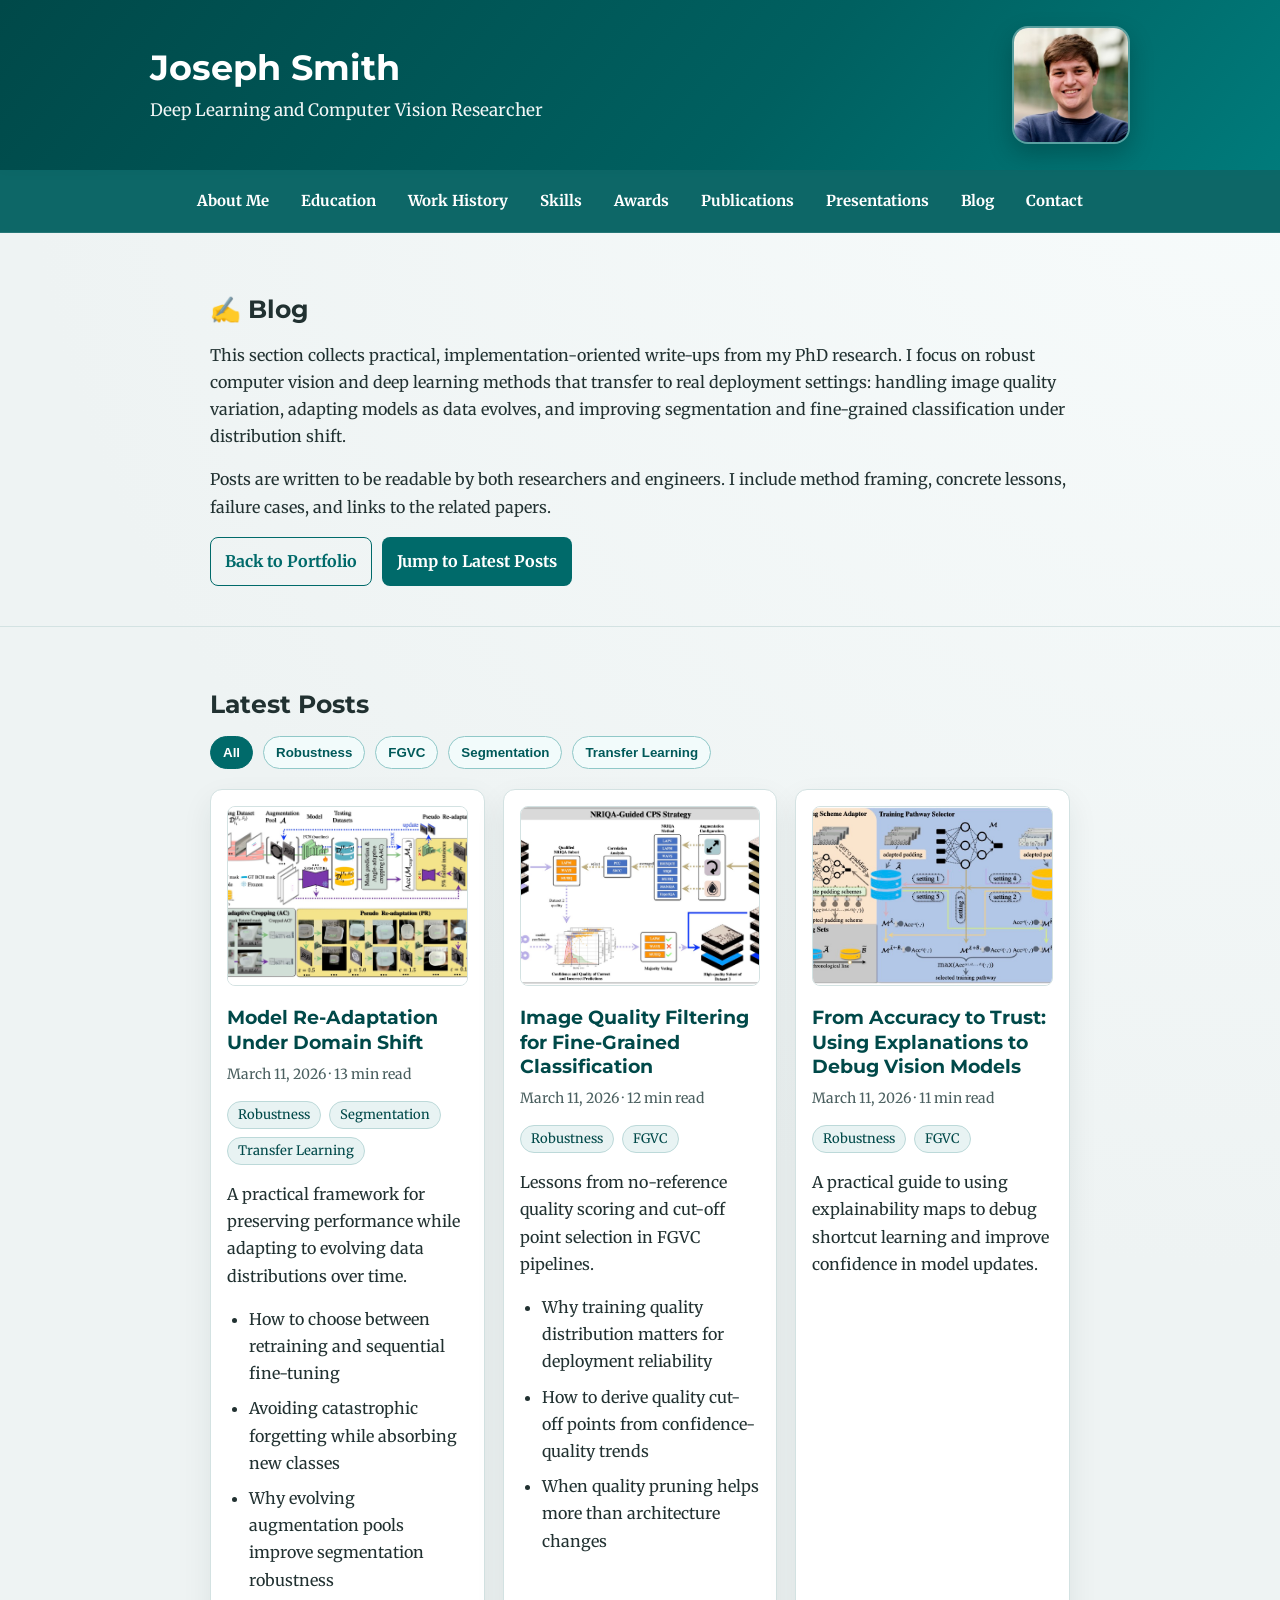
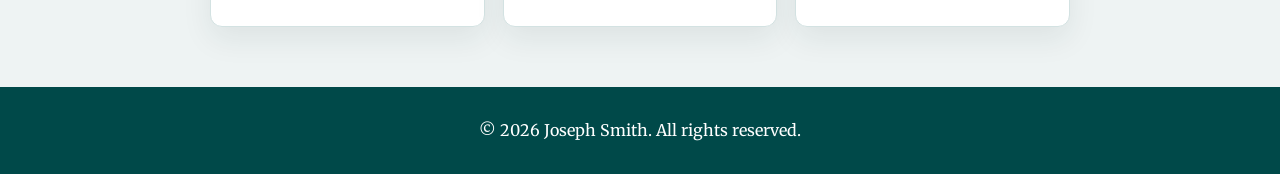
==== blog/index.html @ bf556504 "Added Award Section" ====
<!DOCTYPE html>
<html lang="en">
<head>
    <meta charset="UTF-8">
    <meta name="viewport" content="width=device-width, initial-scale=1.0">
    <title>Joseph Smith - Blog</title>
    <link rel="stylesheet" href="../css/styles.css?v=1.2">
    <link href="https://fonts.googleapis.com/css2?family=Montserrat:wght@700&family=Merriweather:wght@400&display=swap" rel="stylesheet">
    <link rel="icon" type="image/x-icon" href="../images/your-headshot.jpg">
</head>
<body>
    <header>
        <div class="header-content">
            <div class="header-text">
                <h1>Joseph Smith</h1>
                <p>Deep Learning and Computer Vision Researcher</p>
            </div>
            <div class="header-image">
                <img src="../images/your-headshot.jpg" alt="Joseph Smith" class="profile-pic">
            </div>
        </div>
    </header>

    <nav>
        <ul>
            <li><a href="../index.html#about">About Me</a></li>
            <li><a href="../index.html#education">Education</a></li>
            <li><a href="../index.html#work-history">Work History</a></li>
            <li><a href="../index.html#skills">Skills</a></li>
            <li><a href="../index.html#awards">Awards</a></li>
            <li><a href="../index.html#publications">Publications</a></li>
            <li><a href="../index.html#presentations">Presentations</a></li>
            <li><a href="../blog/index.html">Blog</a></li>
            <li><a href="../index.html#contact">Contact</a></li>
        </ul>
    </nav>

    <section>
        <div class="blog-intro">
            <h2>✍️ Blog</h2>
            <p>This section collects practical, implementation-oriented write-ups from my PhD research. I focus on robust computer vision and deep learning methods that transfer to real deployment settings: handling image quality variation, adapting models as data evolves, and improving segmentation and fine-grained classification under distribution shift.</p>
            <p>Posts are written to be readable by both researchers and engineers. I include method framing, concrete lessons, failure cases, and links to the related papers.</p>
            <div class="content-switcher">
                <a class="blog-button secondary" href="../index.html">Back to Portfolio</a>
                <a class="blog-button" href="#posts">Jump to Latest Posts</a>
            </div>
        </div>
    </section>

    <section id="posts">
        <div class="blog-listing">
            <h2>Latest Posts</h2>
            <div class="filter-controls" aria-label="Blog tag filters">
                <button class="filter-btn active" data-filter="all" type="button">All</button>
                <button class="filter-btn" data-filter="robustness" type="button">Robustness</button>
                <button class="filter-btn" data-filter="fgvc" type="button">FGVC</button>
                <button class="filter-btn" data-filter="segmentation" type="button">Segmentation</button>
                <button class="filter-btn" data-filter="transfer-learning" type="button">Transfer Learning</button>
            </div>
            <div class="blog-cards">
            <article class="blog-card" data-tags="robustness segmentation transfer-learning">
                <img src="../images/framework-2.jpg" alt="Augmentation-based model re-adaptation framework overview" class="blog-card-image">
                <h3><a href="posts/2026-03-11-model-readaptation-under-domain-shift.html">Model Re-Adaptation Under Domain Shift</a></h3>
                <p class="blog-meta">March 11, 2026 · 13 min read</p>
                <div class="tag-list">
                    <span class="tag-chip">Robustness</span>
                    <span class="tag-chip">Segmentation</span>
                    <span class="tag-chip">Transfer Learning</span>
                </div>
                <p>A practical framework for preserving performance while adapting to evolving data distributions over time.</p>
                <ul>
                    <li>How to choose between retraining and sequential fine-tuning</li>
                    <li>Avoiding catastrophic forgetting while absorbing new classes</li>
                    <li>Why evolving augmentation pools improve segmentation robustness</li>
                </ul>
            </article>
            <article class="blog-card" data-tags="robustness fgvc">
                <img src="../images/figure_quality_effects.jpg" alt="Quality effects on deep neural network classification" class="blog-card-image">
                <h3><a href="posts/2026-03-11-image-quality-filtering-for-fgvc.html">Image Quality Filtering for Fine-Grained Classification</a></h3>
                <p class="blog-meta">March 11, 2026 · 12 min read</p>
                <div class="tag-list">
                    <span class="tag-chip">Robustness</span>
                    <span class="tag-chip">FGVC</span>
                </div>
                <p>Lessons from no-reference quality scoring and cut-off point selection in FGVC pipelines.</p>
                <ul>
                    <li>Why training quality distribution matters for deployment reliability</li>
                    <li>How to derive quality cut-off points from confidence-quality trends</li>
                    <li>When quality pruning helps more than architecture changes</li>
                </ul>
            </article>
            <article class="blog-card" data-tags="robustness fgvc">
                <img src="../images/figure_robust_explainable.jpg" alt="Explainability analysis for robust fine-grained classification" class="blog-card-image">
                <h3><a href="posts/2026-03-11-from-accuracy-to-trust-using-explanations-to-debug-vision-models.html">From Accuracy to Trust: Using Explanations to Debug Vision Models</a></h3>
                <p class="blog-meta">March 11, 2026 · 11 min read</p>
                <div class="tag-list">
                    <span class="tag-chip">Robustness</span>
                    <span class="tag-chip">FGVC</span>
                </div>
                <p>A practical guide to using explainability maps to debug shortcut learning and improve confidence in model updates.</p>
            </article>
            </div>
        </div>
    </section>

    <footer>
        <p>&copy; 2026 Joseph Smith. All rights reserved.</p>
    </footer>

    <script>
        const filterButtons = document.querySelectorAll('.filter-btn');
        const cards = document.querySelectorAll('.blog-card');

        filterButtons.forEach((button) => {
            button.addEventListener('click', () => {
                const filter = button.dataset.filter;
                filterButtons.forEach((btn) => btn.classList.remove('active'));
                button.classList.add('active');

                cards.forEach((card) => {
                    const tags = (card.dataset.tags || '').split(' ');
                    const show = filter === 'all' || tags.includes(filter);
                    card.style.display = show ? '' : 'none';
                });
            });
        });
    </script>
</body>
</html>
---- css/styles.css ----
:root {
    --bg: #eef3f3;
    --surface: #ffffff;
    --surface-alt: #f5fafa;
    --text: #213131;
    --muted: #4a5f5f;
    --brand: #006a6a;
    --brand-dark: #004949;
    --line: #d3e2e2;
    --shadow: 0 12px 30px rgba(22, 54, 54, 0.08);
}

* {
    box-sizing: border-box;
}

body {
    font-family: 'Merriweather', serif;
    line-height: 1.7;
    margin: 0;
    padding: 0;
    background: radial-gradient(circle at top right, #f8fcfc 0%, var(--bg) 58%);
    color: var(--text);
}

h1,
h2,
h3 {
    font-family: 'Montserrat', sans-serif;
    line-height: 1.3;
}

h1 {
    font-size: clamp(1.8rem, 1.3rem + 1.1vw, 2.3rem);
}

h2 {
    font-size: clamp(1.25rem, 1rem + 0.7vw, 1.7rem);
    margin-bottom: 16px;
}

header {
    background: linear-gradient(130deg, var(--brand-dark), #006060 60%, #007b7b);
    color: #fff;
    padding: 26px 20px;
}

.header-content {
    max-width: 980px;
    margin: 0 auto;
    display: flex;
    justify-content: space-between;
    align-items: center;
    gap: 20px;
    flex-wrap: wrap;
}

.header-text {
    text-align: left;
}

.header-text h1 {
    margin: 0;
}

.header-text p {
    margin: 6px 0 0;
    opacity: 0.95;
    font-size: 17px;
}

.header-image {
    display: flex;
    justify-content: center;
}

.profile-pic {
    width: 118px;
    height: 118px;
    object-fit: cover;
    border-radius: 16px;
    border: 2px solid rgba(255, 255, 255, 0.35);
    box-shadow: 0 10px 24px rgba(0, 0, 0, 0.22);
}

nav {
    background: rgba(0, 95, 95, 0.95);
    backdrop-filter: blur(4px);
    position: sticky;
    top: 0;
    z-index: 20;
    border-bottom: 1px solid rgba(255, 255, 255, 0.1);
}

nav ul {
    max-width: 1120px;
    margin: 0 auto;
    padding: 10px 16px;
    list-style: none;
    display: flex;
    gap: 8px;
    flex-wrap: wrap;
    justify-content: center;
}

nav ul li {
    margin: 0;
}

nav ul li a {
    display: inline-block;
    color: #fff;
    text-decoration: none;
    font-size: 15px;
    font-weight: 700;
    padding: 8px 12px;
    border-radius: 999px;
    transition: background-color 0.2s ease, transform 0.2s ease;
}

nav ul li a:hover {
    background-color: rgba(255, 255, 255, 0.16);
    transform: translateY(-1px);
}

section {
    padding: 40px 30px;
    margin: 0;
}

section > * {
    max-width: 860px;
    margin-left: auto;
    margin-right: auto;
}

section + section {
    border-top: 1px solid var(--line);
}

#about,
#education,
#work-history,
#skills,
#awards,
#publications,
#presentations,
#blog,
#references,
#contact,
.post-content,
.blog-intro,
.blog-listing {
    animation: section-fade 420ms ease;
}

@keyframes section-fade {
    from {
        opacity: 0;
        transform: translateY(6px);
    }

    to {
        opacity: 1;
        transform: translateY(0);
    }
}

section ul {
    padding-left: 22px;
}

section li {
    margin-bottom: 8px;
}

#education ul,
#work-history ul,
#awards ul,
#publications ul,
#presentations ul {
    list-style: none;
    padding-left: 0;
}

#education li,
#work-history li,
#awards li,
#publications li,
#presentations li {
    background: var(--surface);
    border: 1px solid var(--line);
    border-radius: 12px;
    box-shadow: var(--shadow);
    padding: 18px;
    margin-bottom: 16px;
}

#education h3,
#work-history h3,
#awards h3,
#publications h3,
#presentations h3 {
    margin-top: 0;
}

.award-card {
    background: linear-gradient(165deg, #ffffff 0%, #f7fbfb 100%);
    border: 1px solid #cbdede;
    border-radius: 14px;
    box-shadow: var(--shadow);
    padding: 20px;
    display: grid;
    gap: 14px;
}

.award-copy p {
    margin-bottom: 0;
}

.award-caption {
    color: var(--muted);
    font-size: 15px;
}

.certificate-button {
    width: fit-content;
    border: 1px solid var(--brand);
    background-color: var(--brand);
    color: #fff;
    padding: 9px 14px;
    border-radius: 8px;
    font-family: 'Montserrat', sans-serif;
    font-weight: 700;
    cursor: pointer;
    transition: background-color 0.2s ease, transform 0.2s ease;
}

.certificate-button:hover {
    background-color: var(--brand-dark);
    transform: translateY(-1px);
}

.certificate-button:disabled {
    background-color: #9eb8b8;
    border-color: #9eb8b8;
    cursor: not-allowed;
    transform: none;
}

.award-certificate {
    width: 100%;
    max-width: 720px;
    border-radius: 10px;
    border: 1px solid #bfd6d6;
    box-shadow: 0 14px 28px rgba(15, 50, 50, 0.16);
    cursor: zoom-in;
}

.award-certificate--hidden {
    display: none;
}

.award-status {
    margin-top: -4px;
}

.award-status-missing {
    color: #7a2d2d;
}

#skills ul {
    list-style-type: none;
    padding: 0;
}

#skills li {
    margin-bottom: 10px;
    padding: 14px 16px;
    border: 1px solid var(--line);
    border-radius: 10px;
    background: var(--surface);
}

#skills li strong {
    color: var(--brand);
}

.blog-cards {
    display: grid;
    grid-template-columns: repeat(auto-fit, minmax(260px, 1fr));
    gap: 18px;
    margin: 20px 0;
}

.blog-card {
    border: 1px solid var(--line);
    border-radius: 12px;
    padding: 16px;
    background-color: var(--surface);
    box-shadow: var(--shadow);
    transition: transform 0.2s ease, box-shadow 0.2s ease;
}

.blog-card:hover {
    transform: translateY(-3px);
    box-shadow: 0 18px 36px rgba(20, 54, 54, 0.14);
}

.blog-card-image {
    width: 100%;
    height: 180px;
    object-fit: cover;
    border-radius: 8px;
    margin-bottom: 12px;
    border: 1px solid var(--line);
}

.blog-card h3 {
    margin-top: 0;
    margin-bottom: 8px;
}

.blog-card h3 a {
    color: var(--brand-dark);
    text-decoration: none;
}

.blog-card h3 a:hover {
    text-decoration: underline;
}

.blog-meta {
    color: var(--muted);
    font-size: 14px;
    margin-top: 0;
}

.tag-list {
    display: flex;
    flex-wrap: wrap;
    gap: 8px;
    margin: 10px 0 14px;
}

.tag-chip {
    display: inline-block;
    padding: 4px 10px;
    border-radius: 999px;
    font-size: 13px;
    line-height: 1.4;
    background-color: #e8f3f3;
    color: var(--brand-dark);
    border: 1px solid #bcd9d9;
}

.filter-controls {
    display: flex;
    flex-wrap: wrap;
    gap: 10px;
    margin-bottom: 18px;
}

.filter-btn {
    border: 1px solid #90c8c8;
    background: #f2fbfb;
    color: #005959;
    padding: 8px 12px;
    border-radius: 999px;
    font-weight: 700;
    cursor: pointer;
}

.filter-btn.active,
.filter-btn:hover {
    background: var(--brand);
    color: #fff;
    border-color: var(--brand);
}

.blog-button {
    display: inline-block;
    padding: 10px 14px;
    border-radius: 8px;
    background-color: var(--brand);
    color: #fff;
    text-decoration: none;
    font-weight: 700;
    border: 1px solid transparent;
}

.blog-button:hover {
    background-color: var(--brand-dark);
}

.blog-button.secondary {
    background-color: transparent;
    border-color: var(--brand);
    color: var(--brand);
}

.blog-button.secondary:hover {
    color: #fff;
    background-color: var(--brand-dark);
    border-color: var(--brand-dark);
}

.content-switcher {
    display: flex;
    gap: 10px;
    flex-wrap: wrap;
    margin-top: 14px;
}

.blog-intro,
.blog-listing,
.post-content {
    background: transparent;
    border: none;
    border-radius: 0;
    padding: 0;
    box-shadow: none;
}

.post-content h2 {
    margin-top: 30px;
}

.post-content p,
.post-content li {
    font-size: 17px;
}

.post-content .highlight {
    background: #e9f5f5;
    border-left: 4px solid var(--brand);
    padding: 12px 14px;
    margin: 18px 0;
}

.post-hero {
    margin: 18px 0 8px;
}

.post-hero img {
    width: 100%;
    max-height: 420px;
    object-fit: cover;
    border-radius: 8px;
    border: 1px solid var(--line);
}

.post-hero figcaption {
    font-size: 14px;
    color: var(--muted);
    margin-top: 8px;
}

.related-posts {
    margin-top: 34px;
    padding-top: 10px;
    border-top: 1px solid var(--line);
}

.post-content .citation-list li {
    margin-bottom: 10px;
}

footer {
    background-color: var(--brand-dark);
    color: #fff;
    text-align: center;
    padding: 14px 0;
    margin-top: 0;
}

#contact {
    text-align: center;
}

#contact p {
    display: inline-block;
    margin: 0 12px;
}

#contact i {
    font-size: 24px;
    color: var(--brand);
    transition: color 0.2s ease;
}

#contact a:hover i {
    color: #0d9d9d;
}

.modal-backdrop {
    position: fixed;
    top: 0;
    left: 0;
    width: 100%;
    height: 100%;
    background-color: rgba(0, 0, 0, 0.82);
    display: flex;
    align-items: center;
    justify-content: center;
    cursor: pointer;
    z-index: 1000;
}

.modal-backdrop img {
    max-width: 90%;
    max-height: 90%;
    box-shadow: 0 0 10px #fff;
}

@media (max-width: 768px) {
    header {
        padding: 18px 16px;
    }

    .header-content {
        flex-direction: column;
        text-align: center;
    }

    .header-text {
        text-align: center;
    }

    nav ul {
        justify-content: flex-start;
        overflow-x: auto;
        flex-wrap: nowrap;
        padding-bottom: 12px;
    }

    nav ul li a {
        white-space: nowrap;
    }

    section {
        padding: 28px 16px;
    }

    #education li,
    #work-history li,
    #publications li,
    #presentations li,
    #skills li,
    .award-card,
    .post-content,
    .blog-intro,
    .blog-listing {
        padding: 16px;
    }
}
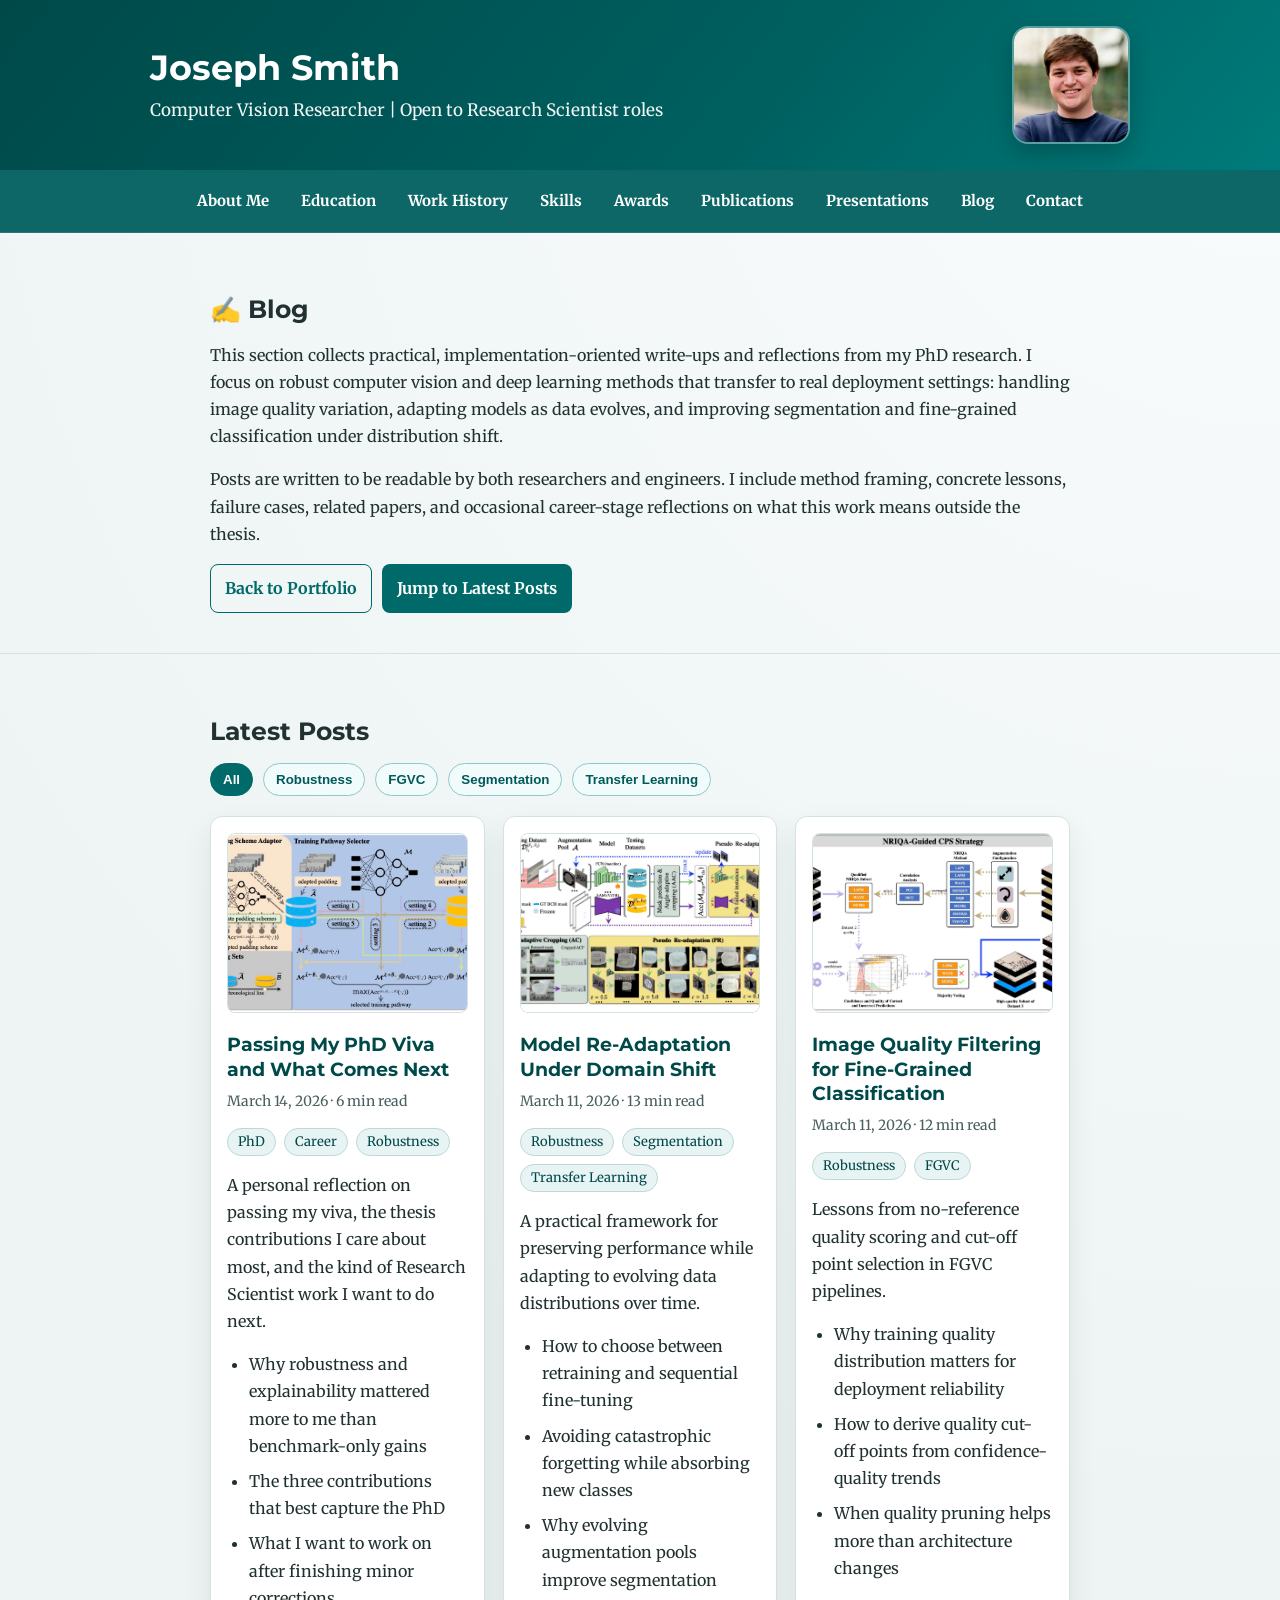
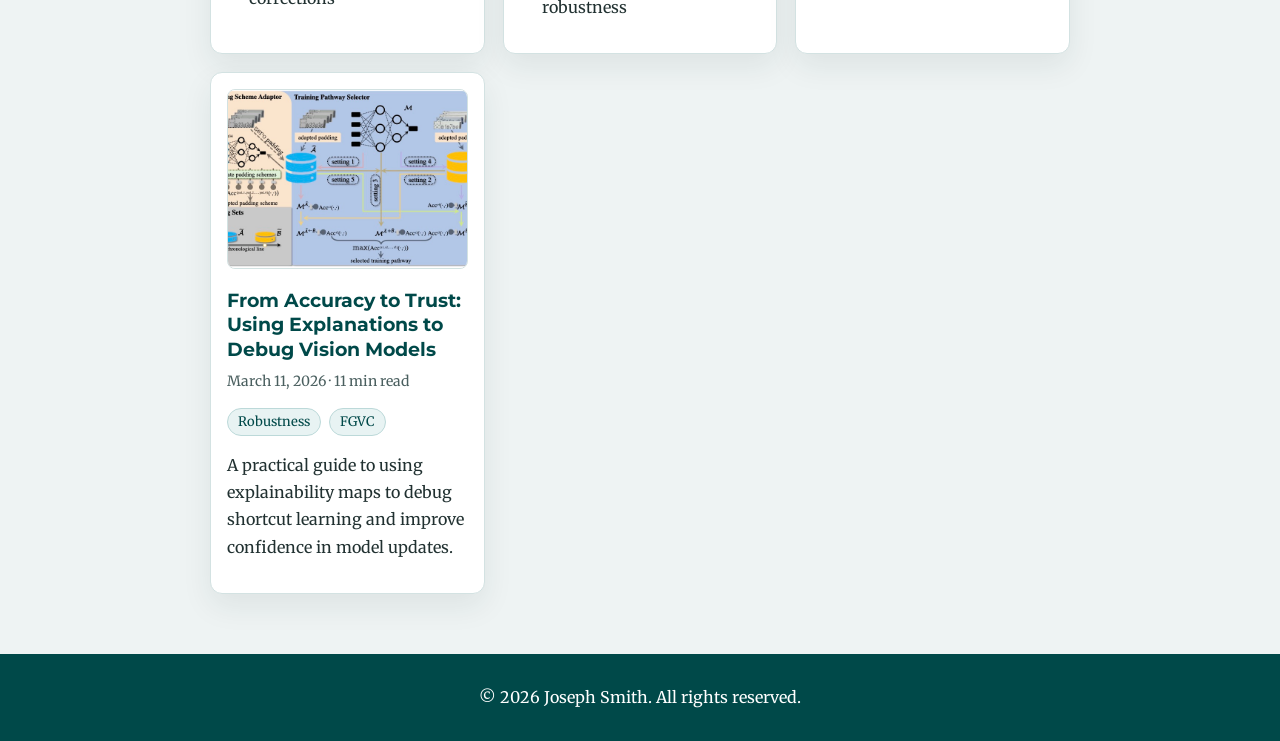
==== commit 70d47f90: "Updated to reflect passing viva. Fixed an issue with blog post alignment" ====
--- a/blog/index.html
+++ b/blog/index.html
@@ -4,7 +4,7 @@
     <meta charset="UTF-8">
     <meta name="viewport" content="width=device-width, initial-scale=1.0">
     <title>Joseph Smith - Blog</title>
-    <link rel="stylesheet" href="../css/styles.css?v=1.2">
+    <link rel="stylesheet" href="../css/styles.css?v=1.3">
     <link href="https://fonts.googleapis.com/css2?family=Montserrat:wght@700&family=Merriweather:wght@400&display=swap" rel="stylesheet">
     <link rel="icon" type="image/x-icon" href="../images/your-headshot.jpg">
 </head>
@@ -13,7 +13,7 @@
         <div class="header-content">
             <div class="header-text">
                 <h1>Joseph Smith</h1>
-                <p>Deep Learning and Computer Vision Researcher</p>
+                <p>Computer Vision Researcher | Open to Research Scientist roles</p>
             </div>
             <div class="header-image">
                 <img src="../images/your-headshot.jpg" alt="Joseph Smith" class="profile-pic">
@@ -38,8 +38,8 @@
     <section>
         <div class="blog-intro">
             <h2>✍️ Blog</h2>
-            <p>This section collects practical, implementation-oriented write-ups from my PhD research. I focus on robust computer vision and deep learning methods that transfer to real deployment settings: handling image quality variation, adapting models as data evolves, and improving segmentation and fine-grained classification under distribution shift.</p>
-            <p>Posts are written to be readable by both researchers and engineers. I include method framing, concrete lessons, failure cases, and links to the related papers.</p>
+            <p>This section collects practical, implementation-oriented write-ups and reflections from my PhD research. I focus on robust computer vision and deep learning methods that transfer to real deployment settings: handling image quality variation, adapting models as data evolves, and improving segmentation and fine-grained classification under distribution shift.</p>
+            <p>Posts are written to be readable by both researchers and engineers. I include method framing, concrete lessons, failure cases, related papers, and occasional career-stage reflections on what this work means outside the thesis.</p>
             <div class="content-switcher">
                 <a class="blog-button secondary" href="../index.html">Back to Portfolio</a>
                 <a class="blog-button" href="#posts">Jump to Latest Posts</a>
@@ -58,6 +58,22 @@
                 <button class="filter-btn" data-filter="transfer-learning" type="button">Transfer Learning</button>
             </div>
             <div class="blog-cards">
+            <article class="blog-card" data-tags="robustness fgvc">
+                <img src="../images/figure_robust_explainable.jpg" alt="Explainability analysis from Joseph Smith's PhD research" class="blog-card-image">
+                <h3><a href="posts/2026-03-14-passing-my-phd-viva-and-what-comes-next.html">Passing My PhD Viva and What Comes Next</a></h3>
+                <p class="blog-meta">March 14, 2026 · 6 min read</p>
+                <div class="tag-list">
+                    <span class="tag-chip">PhD</span>
+                    <span class="tag-chip">Career</span>
+                    <span class="tag-chip">Robustness</span>
+                </div>
+                <p>A personal reflection on passing my viva, the thesis contributions I care about most, and the kind of Research Scientist work I want to do next.</p>
+                <ul>
+                    <li>Why robustness and explainability mattered more to me than benchmark-only gains</li>
+                    <li>The three contributions that best capture the PhD</li>
+                    <li>What I want to work on after finishing minor corrections</li>
+                </ul>
+            </article>
             <article class="blog-card" data-tags="robustness segmentation transfer-learning">
                 <img src="../images/framework-2.jpg" alt="Augmentation-based model re-adaptation framework overview" class="blog-card-image">
                 <h3><a href="posts/2026-03-11-model-readaptation-under-domain-shift.html">Model Re-Adaptation Under Domain Shift</a></h3>
--- a/css/styles.css
+++ b/css/styles.css
@@ -293,6 +293,20 @@
     margin: 20px 0;
 }
 
+.blog-cards--centered {
+    display: grid;
+    width: fit-content;
+    max-width: 100%;
+    grid-template-columns: repeat(3, 280px);
+    justify-content: center;
+    margin: 20px auto;
+}
+
+.blog-cards--centered .blog-card {
+    width: 100%;
+    max-width: 280px;
+}
+
 .blog-card {
     border: 1px solid var(--line);
     border-radius: 12px;
@@ -540,6 +554,10 @@
 
     section {
         padding: 28px 16px;
+    }
+
+    .blog-cards--centered {
+        grid-template-columns: 1fr;
     }
 
     #education li,
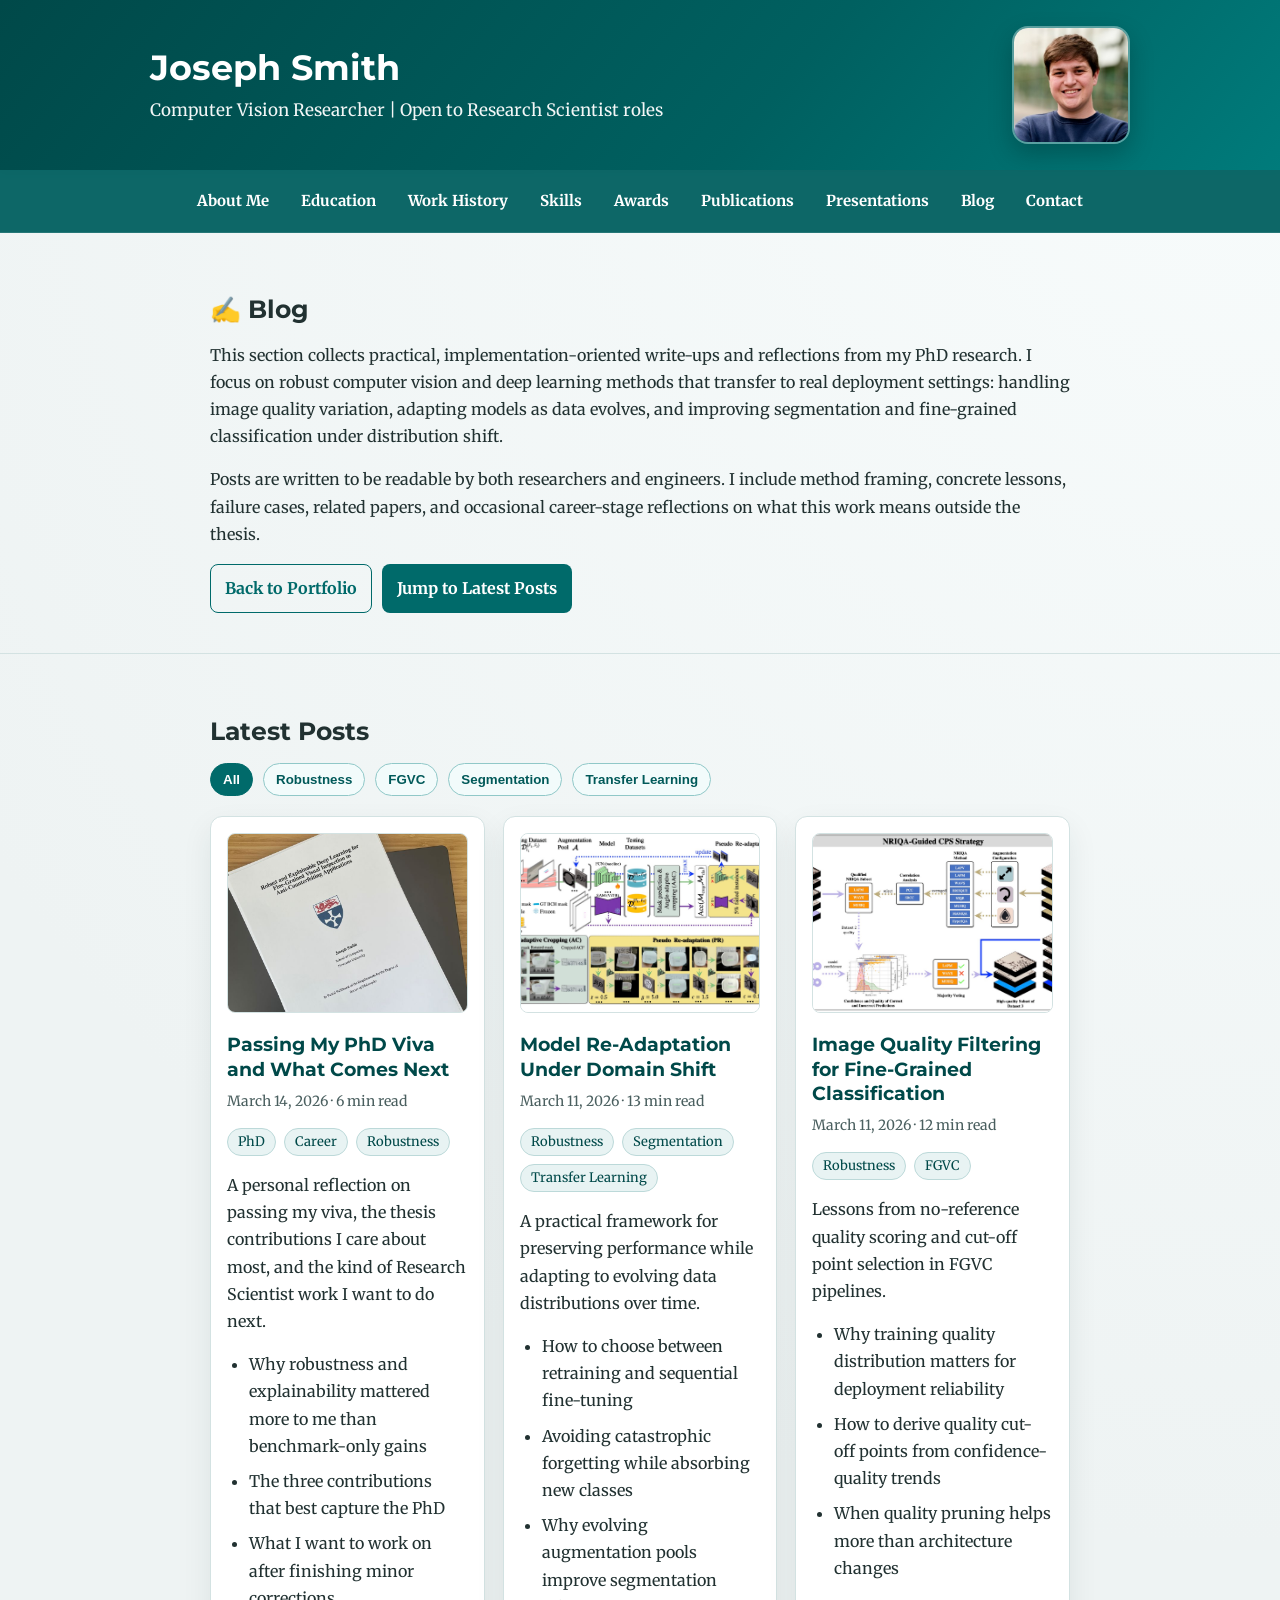
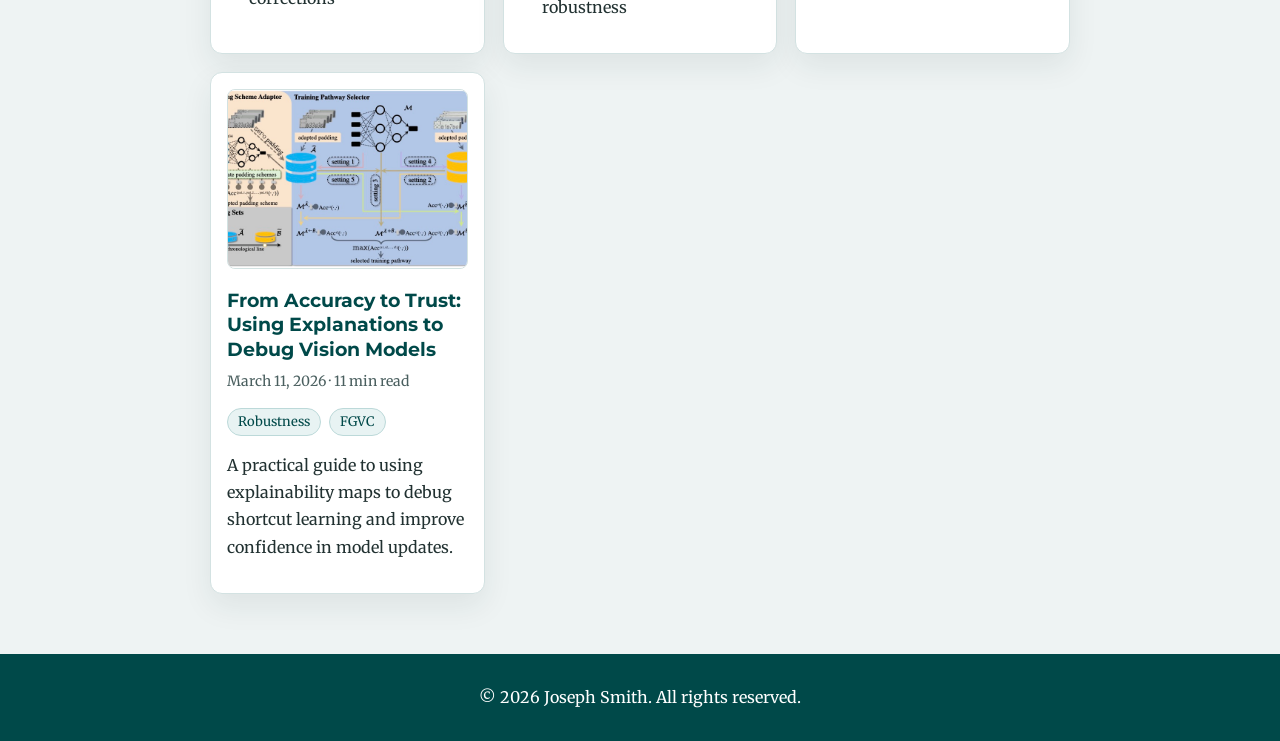
==== commit 0f2ce899: "Added new image to viva blog post" ====
--- a/blog/index.html
+++ b/blog/index.html
@@ -59,7 +59,7 @@
             </div>
             <div class="blog-cards">
             <article class="blog-card" data-tags="robustness fgvc">
-                <img src="../images/figure_robust_explainable.jpg" alt="Explainability analysis from Joseph Smith's PhD research" class="blog-card-image">
+                <img src="../images/phd-thesis-cover.jpeg" alt="Printed PhD thesis cover for Robust and Explainable Deep Learning for Fine-Grained Visual Inspection in Anti-Counterfeiting Applications" class="blog-card-image">
                 <h3><a href="posts/2026-03-14-passing-my-phd-viva-and-what-comes-next.html">Passing My PhD Viva and What Comes Next</a></h3>
                 <p class="blog-meta">March 14, 2026 · 6 min read</p>
                 <div class="tag-list">
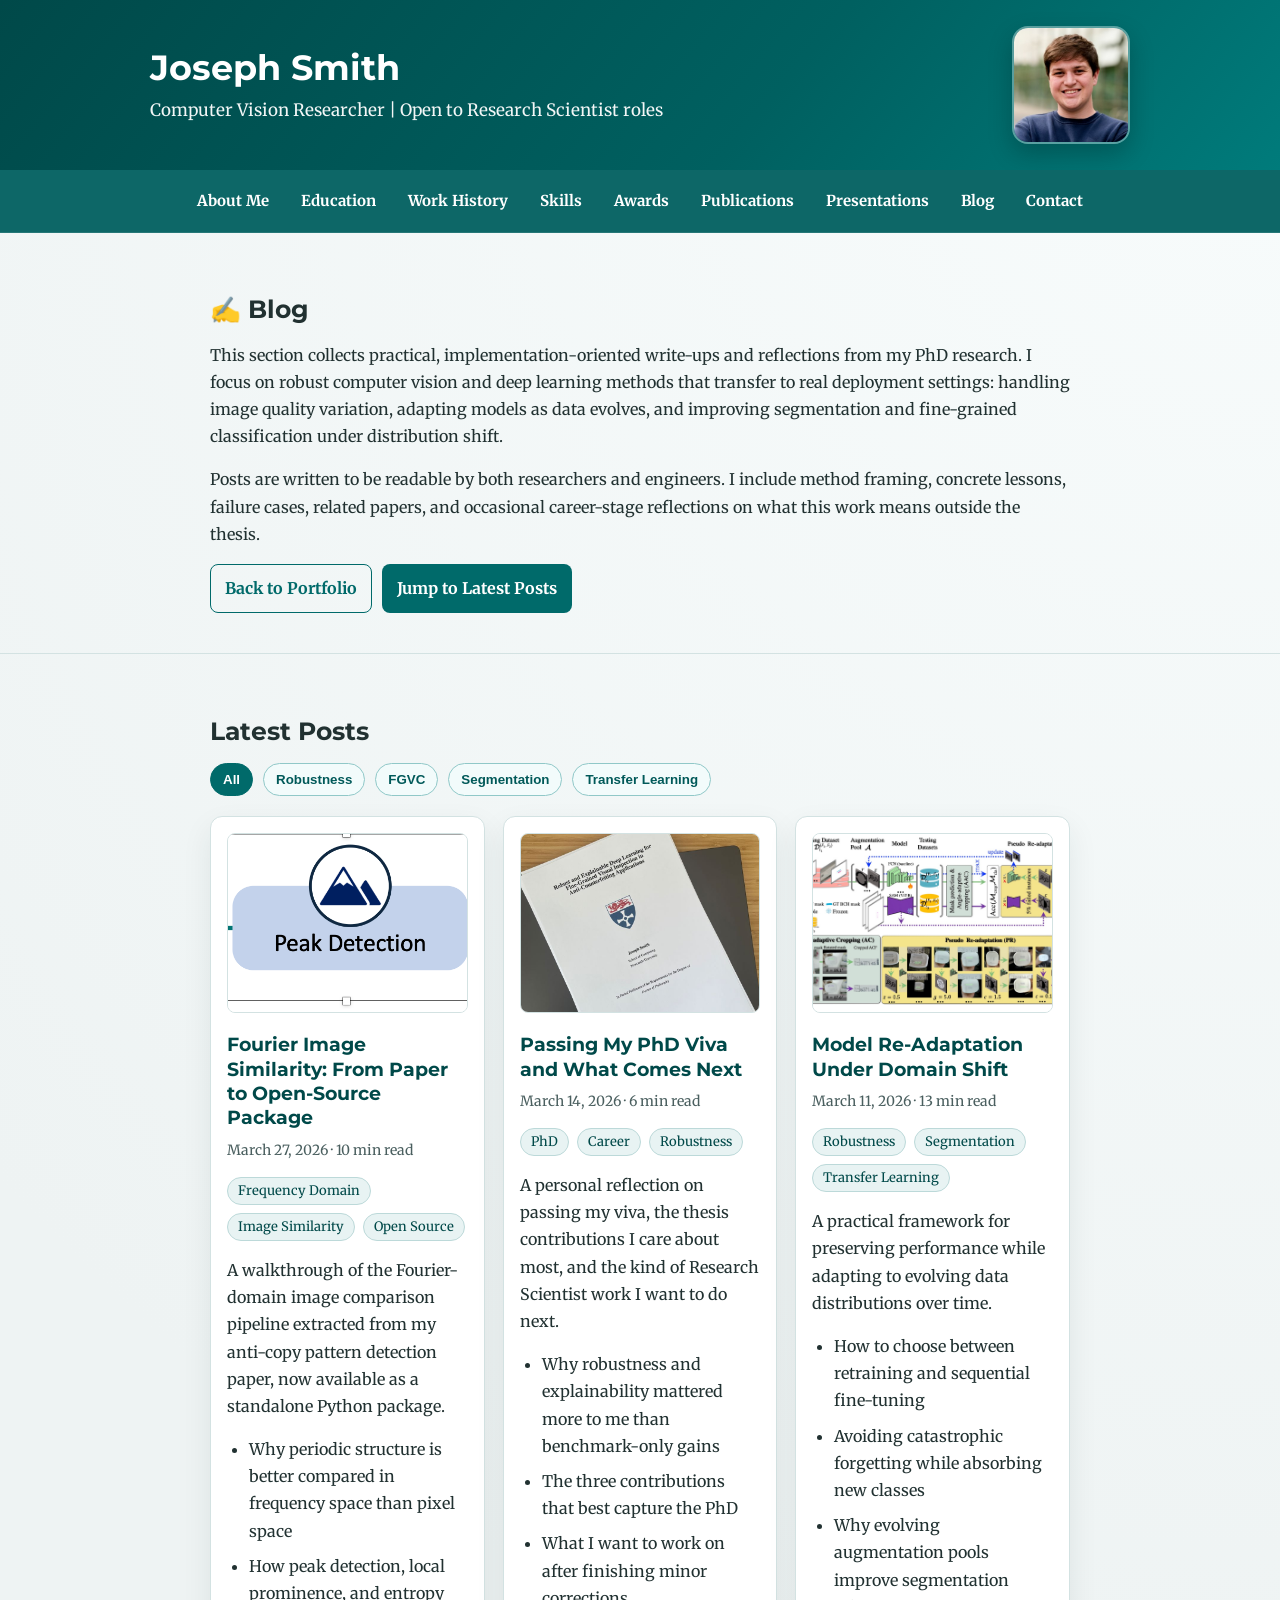
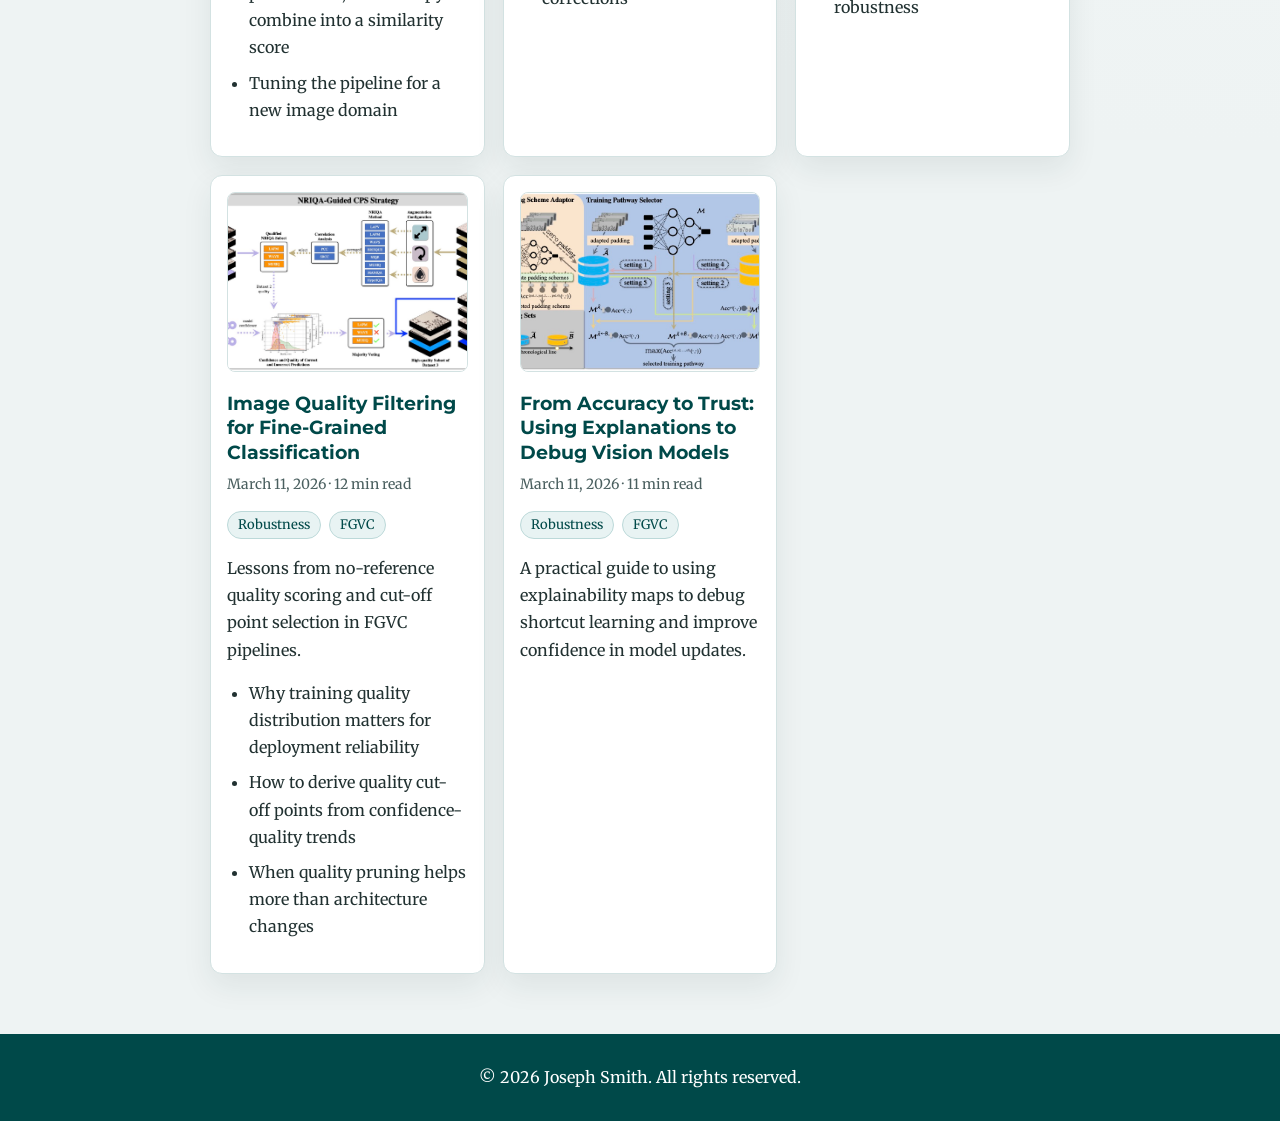
==== commit dbd28d04: "Add Fourier image similarity blog post New post walking through the fourier-image-similarity package" ====
--- a/blog/index.html
+++ b/blog/index.html
@@ -58,6 +58,22 @@
                 <button class="filter-btn" data-filter="transfer-learning" type="button">Transfer Learning</button>
             </div>
             <div class="blog-cards">
+            <article class="blog-card" data-tags="robustness fgvc">
+                <img src="../images/figure_fourier_peaks.png" alt="FFT magnitude spectrum with detected Fourier peaks highlighted" class="blog-card-image">
+                <h3><a href="posts/2026-03-27-fourier-image-similarity.html">Fourier Image Similarity: From Paper to Open-Source Package</a></h3>
+                <p class="blog-meta">March 27, 2026 · 10 min read</p>
+                <div class="tag-list">
+                    <span class="tag-chip">Frequency Domain</span>
+                    <span class="tag-chip">Image Similarity</span>
+                    <span class="tag-chip">Open Source</span>
+                </div>
+                <p>A walkthrough of the Fourier-domain image comparison pipeline extracted from my anti-copy pattern detection paper, now available as a standalone Python package.</p>
+                <ul>
+                    <li>Why periodic structure is better compared in frequency space than pixel space</li>
+                    <li>How peak detection, local prominence, and entropy combine into a similarity score</li>
+                    <li>Tuning the pipeline for a new image domain</li>
+                </ul>
+            </article>
             <article class="blog-card" data-tags="robustness fgvc">
                 <img src="../images/phd-thesis-cover.jpeg" alt="Printed PhD thesis cover for Robust and Explainable Deep Learning for Fine-Grained Visual Inspection in Anti-Counterfeiting Applications" class="blog-card-image">
                 <h3><a href="posts/2026-03-14-passing-my-phd-viva-and-what-comes-next.html">Passing My PhD Viva and What Comes Next</a></h3>
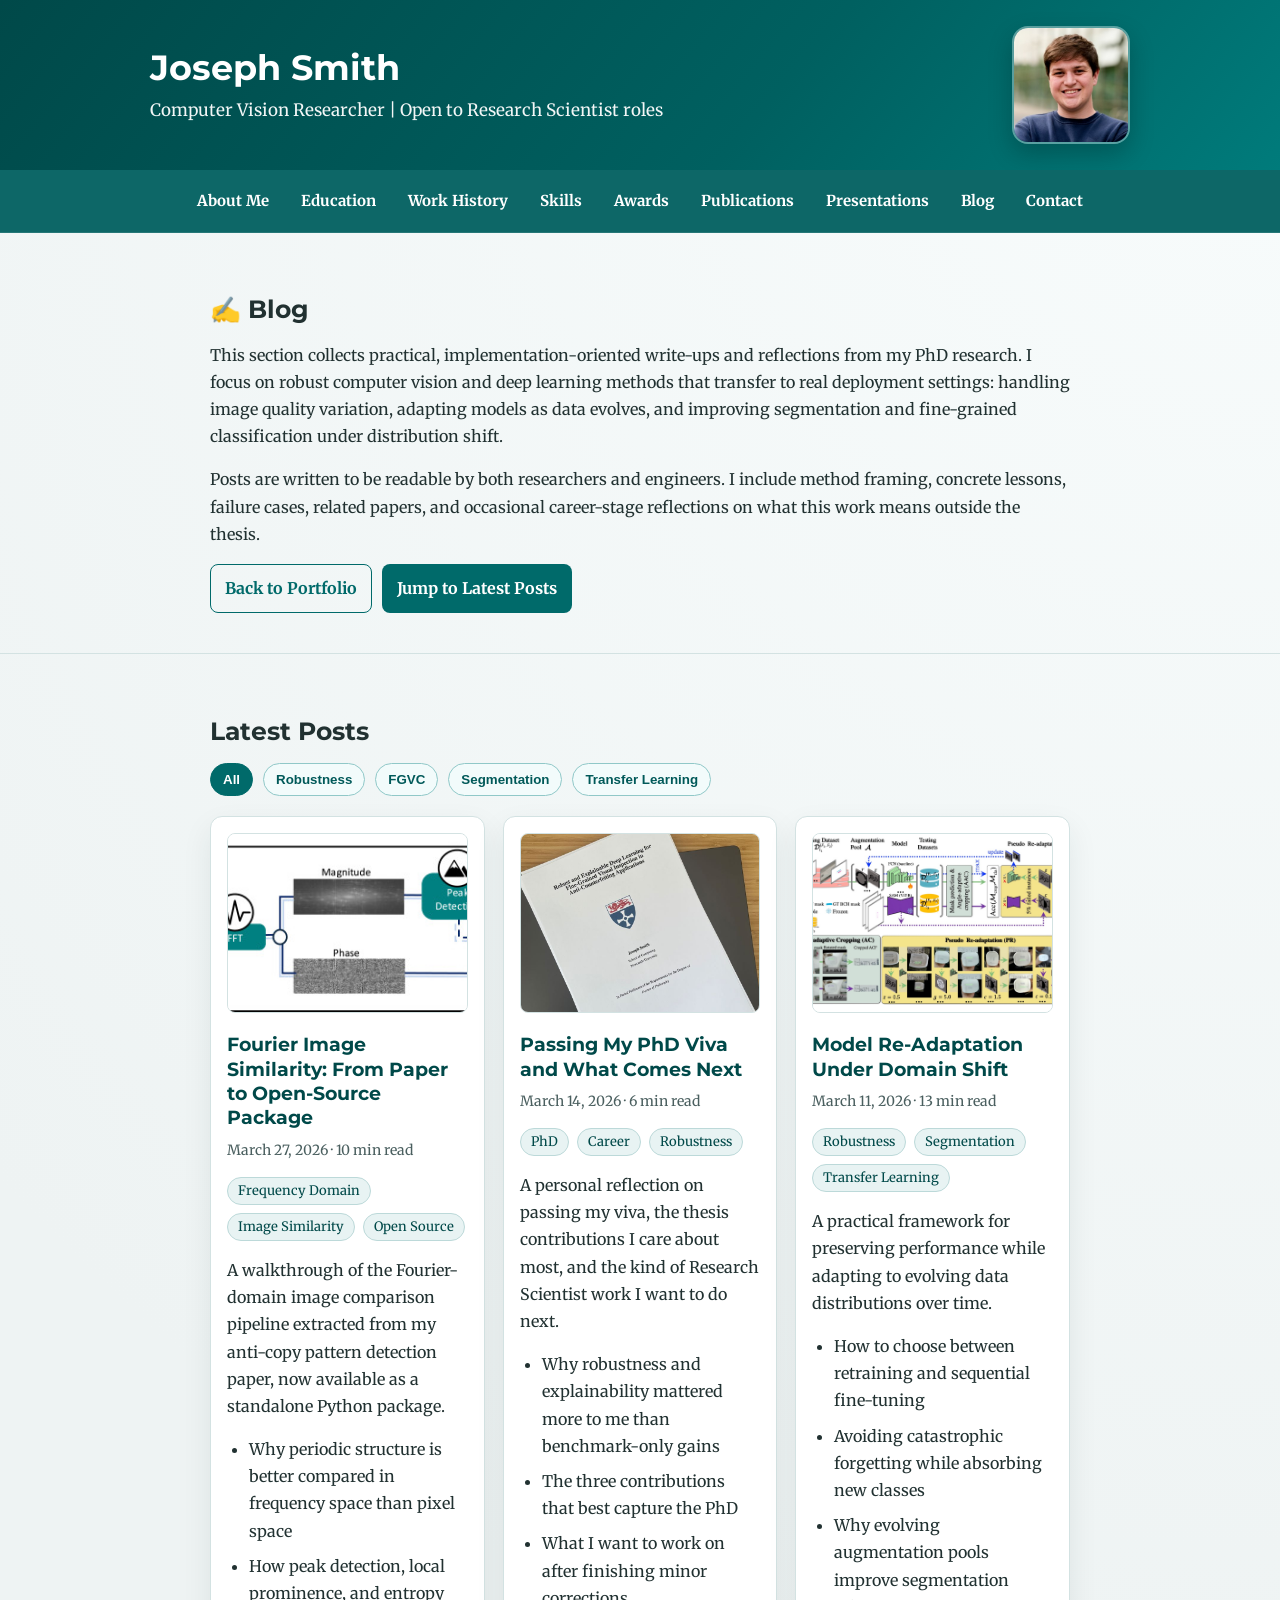
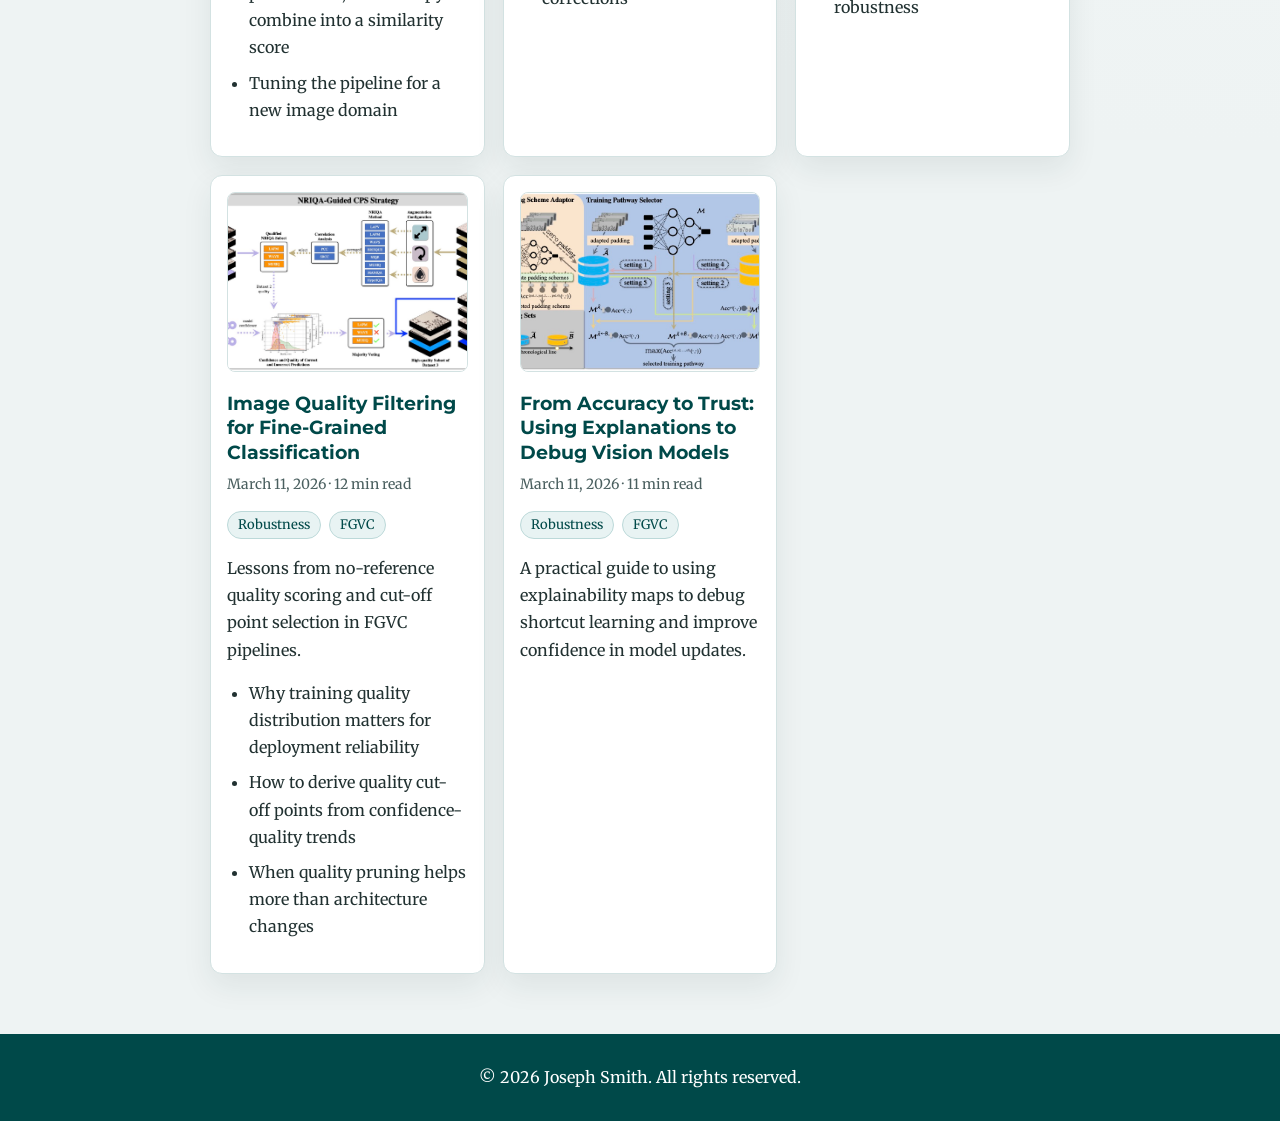
==== commit b33d49b0: "Revert hero image to anti-copy pattern figure Co-Authored-By: Claude Sonnet 4.6 <noreply@anthropic.c" ====
--- a/blog/index.html
+++ b/blog/index.html
@@ -59,7 +59,7 @@
             </div>
             <div class="blog-cards">
             <article class="blog-card" data-tags="robustness fgvc">
-                <img src="../images/figure_fourier_peaks.png" alt="FFT magnitude spectrum with detected Fourier peaks highlighted" class="blog-card-image">
+                <img src="../images/figure_mobile_phone_anti_copy.jpg" alt="Mobile phone image-based anti-copy pattern detection framework" class="blog-card-image">
                 <h3><a href="posts/2026-03-27-fourier-image-similarity.html">Fourier Image Similarity: From Paper to Open-Source Package</a></h3>
                 <p class="blog-meta">March 27, 2026 · 10 min read</p>
                 <div class="tag-list">
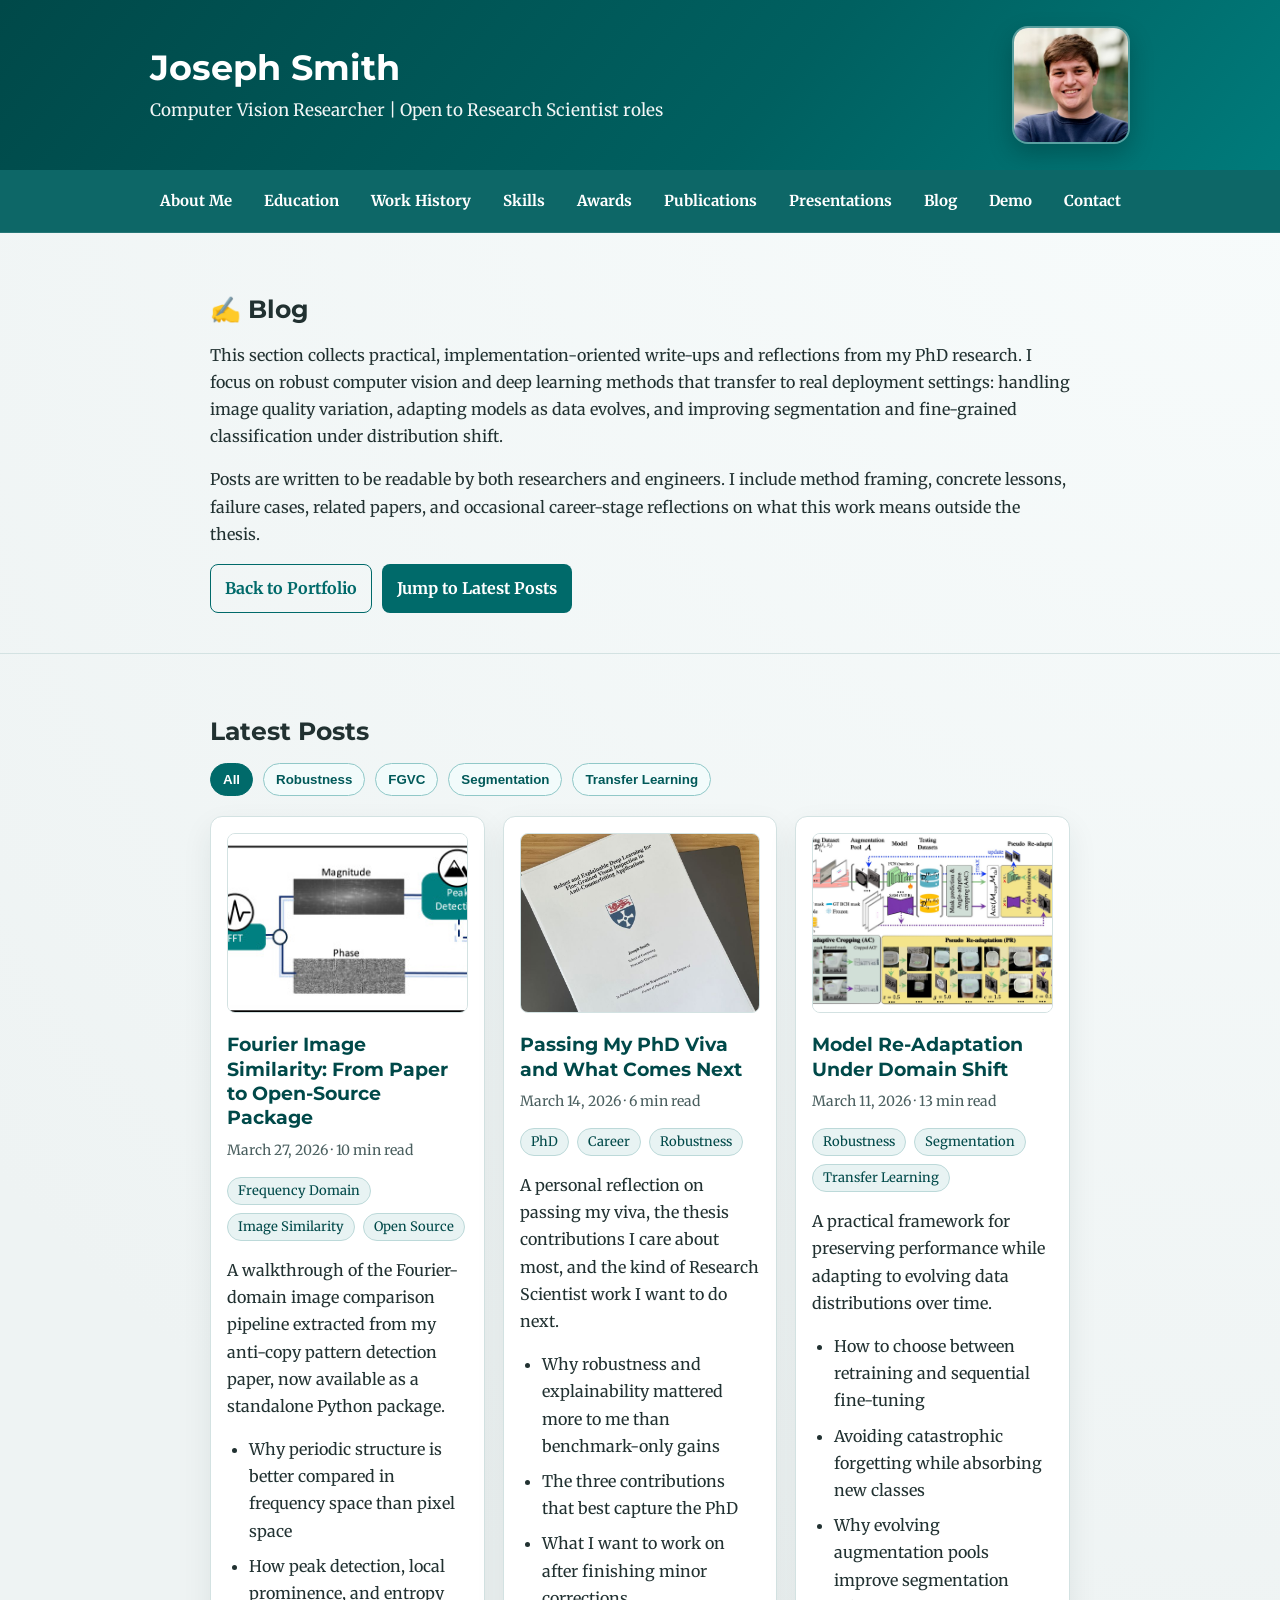
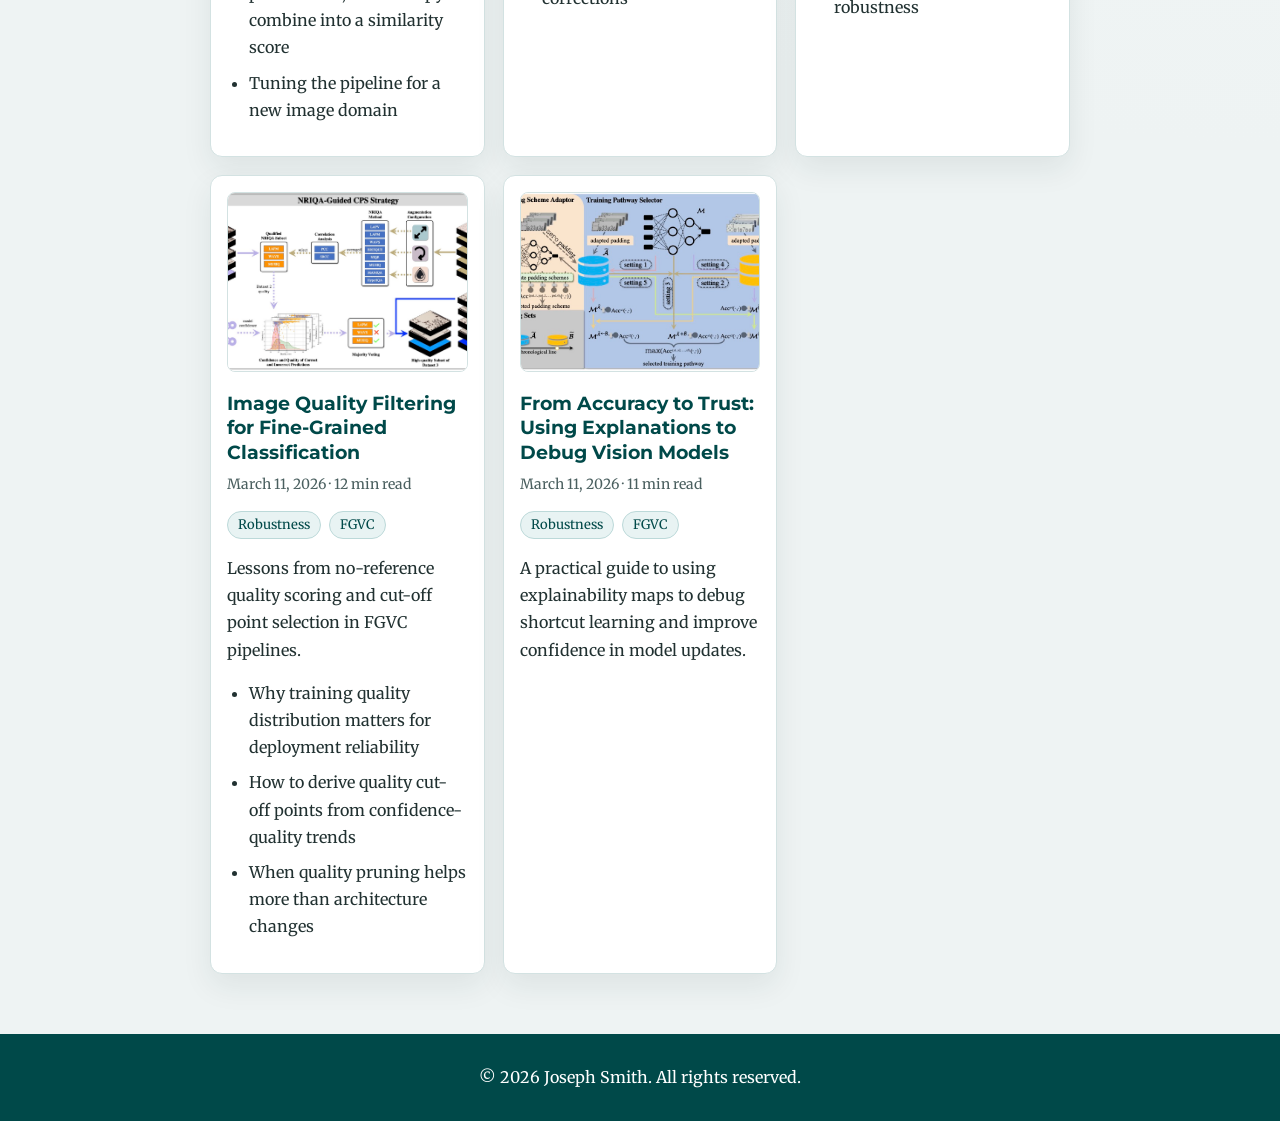
==== commit 12b68756: "Add interactive image robustness demo Client-side MobileNetV2 demo (TF.js) lets visitors upload an i" ====
--- a/blog/index.html
+++ b/blog/index.html
@@ -31,6 +31,7 @@
             <li><a href="../index.html#publications">Publications</a></li>
             <li><a href="../index.html#presentations">Presentations</a></li>
             <li><a href="../blog/index.html">Blog</a></li>
+            <li><a href="../demo.html">Demo</a></li>
             <li><a href="../index.html#contact">Contact</a></li>
         </ul>
     </nav>
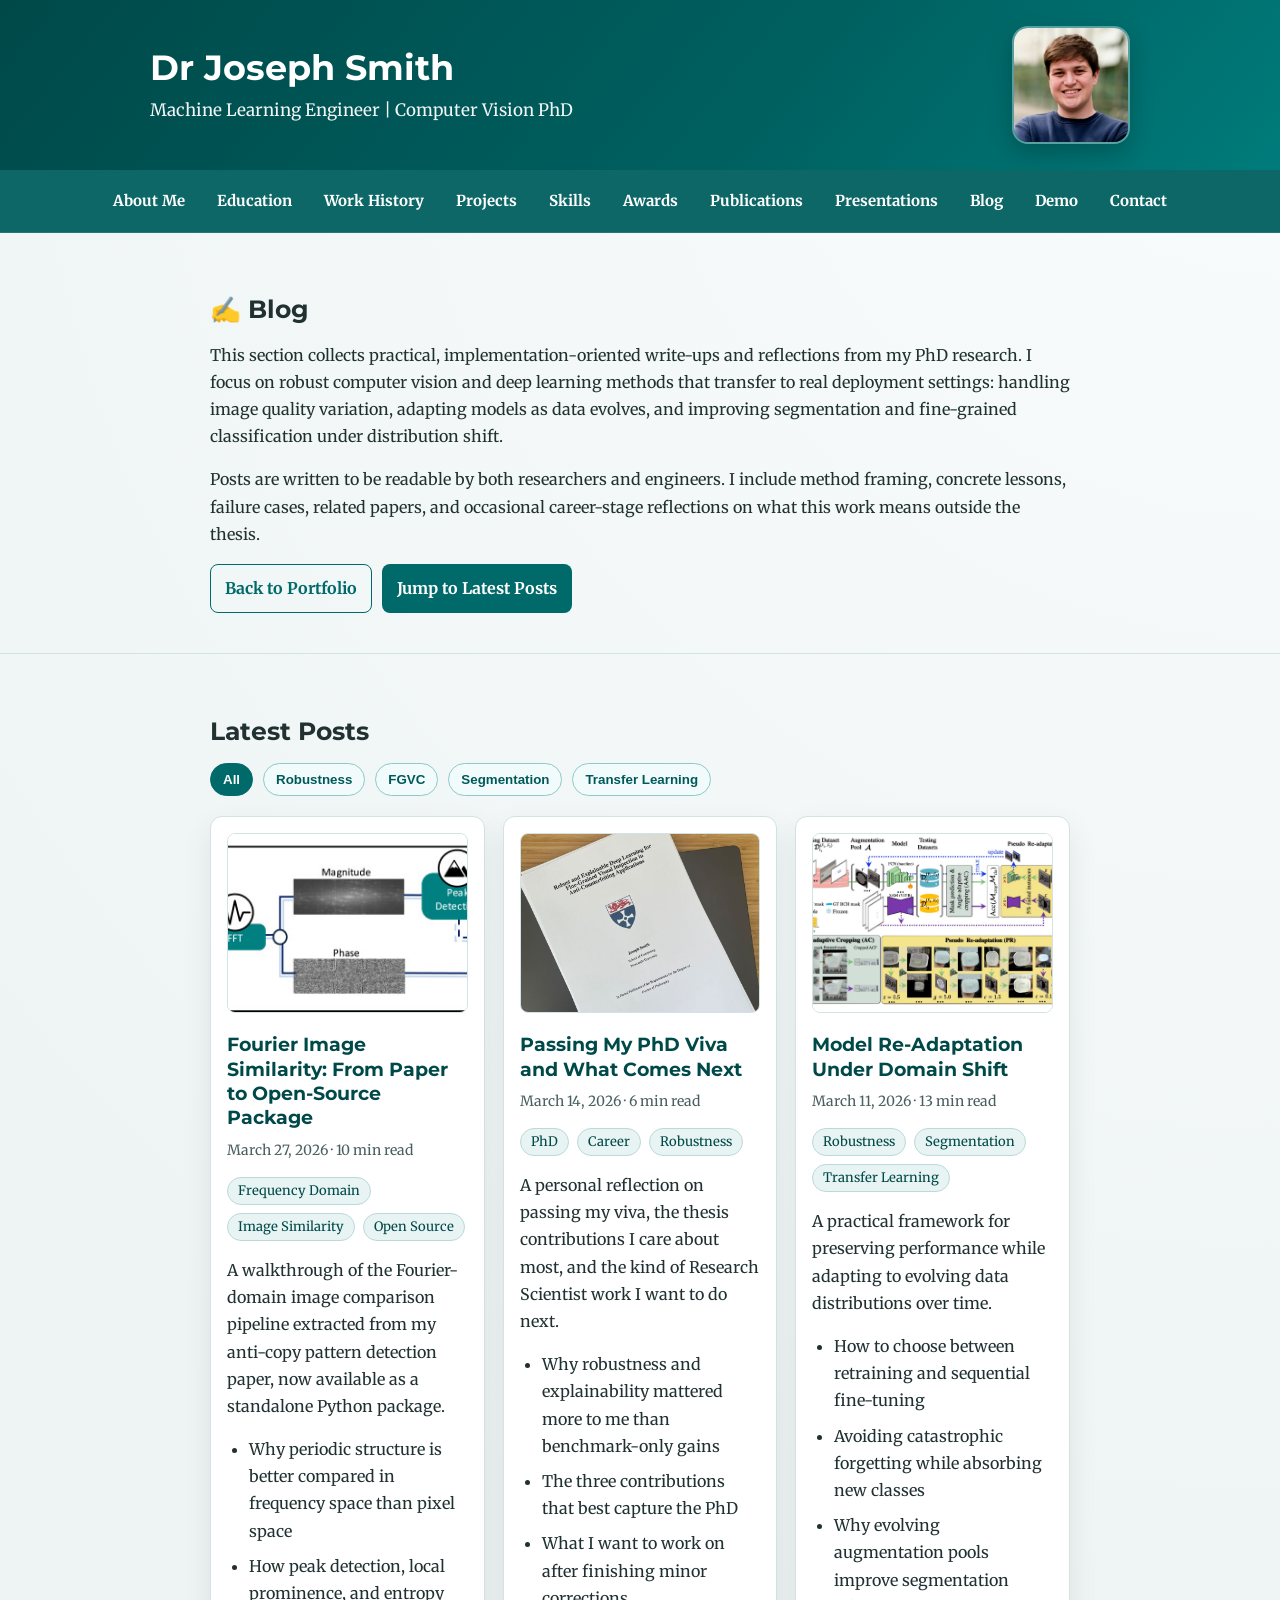
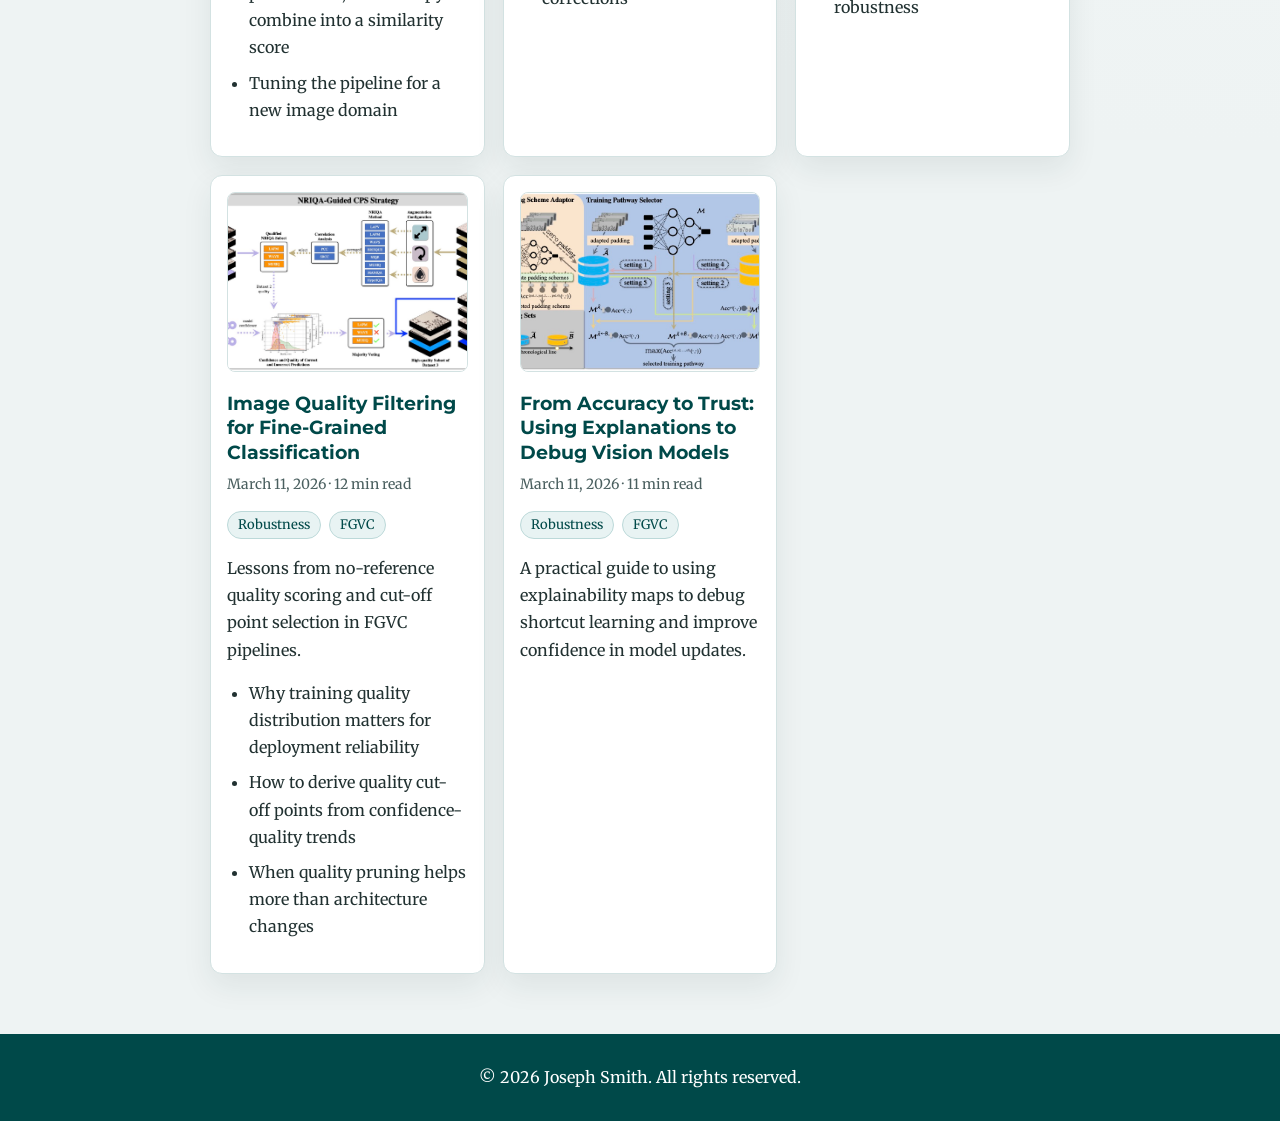
==== commit 1c093595: "Update site from latest CV: PhD completed, Roku internship, projects, skills, contact" ====
--- a/blog/index.html
+++ b/blog/index.html
@@ -12,8 +12,8 @@
     <header>
         <div class="header-content">
             <div class="header-text">
-                <h1>Joseph Smith</h1>
-                <p>Computer Vision Researcher | Open to Research Scientist roles</p>
+                <h1>Dr Joseph Smith</h1>
+                <p>Machine Learning Engineer | Computer Vision PhD</p>
             </div>
             <div class="header-image">
                 <img src="../images/your-headshot.jpg" alt="Joseph Smith" class="profile-pic">
@@ -26,6 +26,7 @@
             <li><a href="../index.html#about">About Me</a></li>
             <li><a href="../index.html#education">Education</a></li>
             <li><a href="../index.html#work-history">Work History</a></li>
+            <li><a href="../index.html#projects">Projects</a></li>
             <li><a href="../index.html#skills">Skills</a></li>
             <li><a href="../index.html#awards">Awards</a></li>
             <li><a href="../index.html#publications">Publications</a></li>
